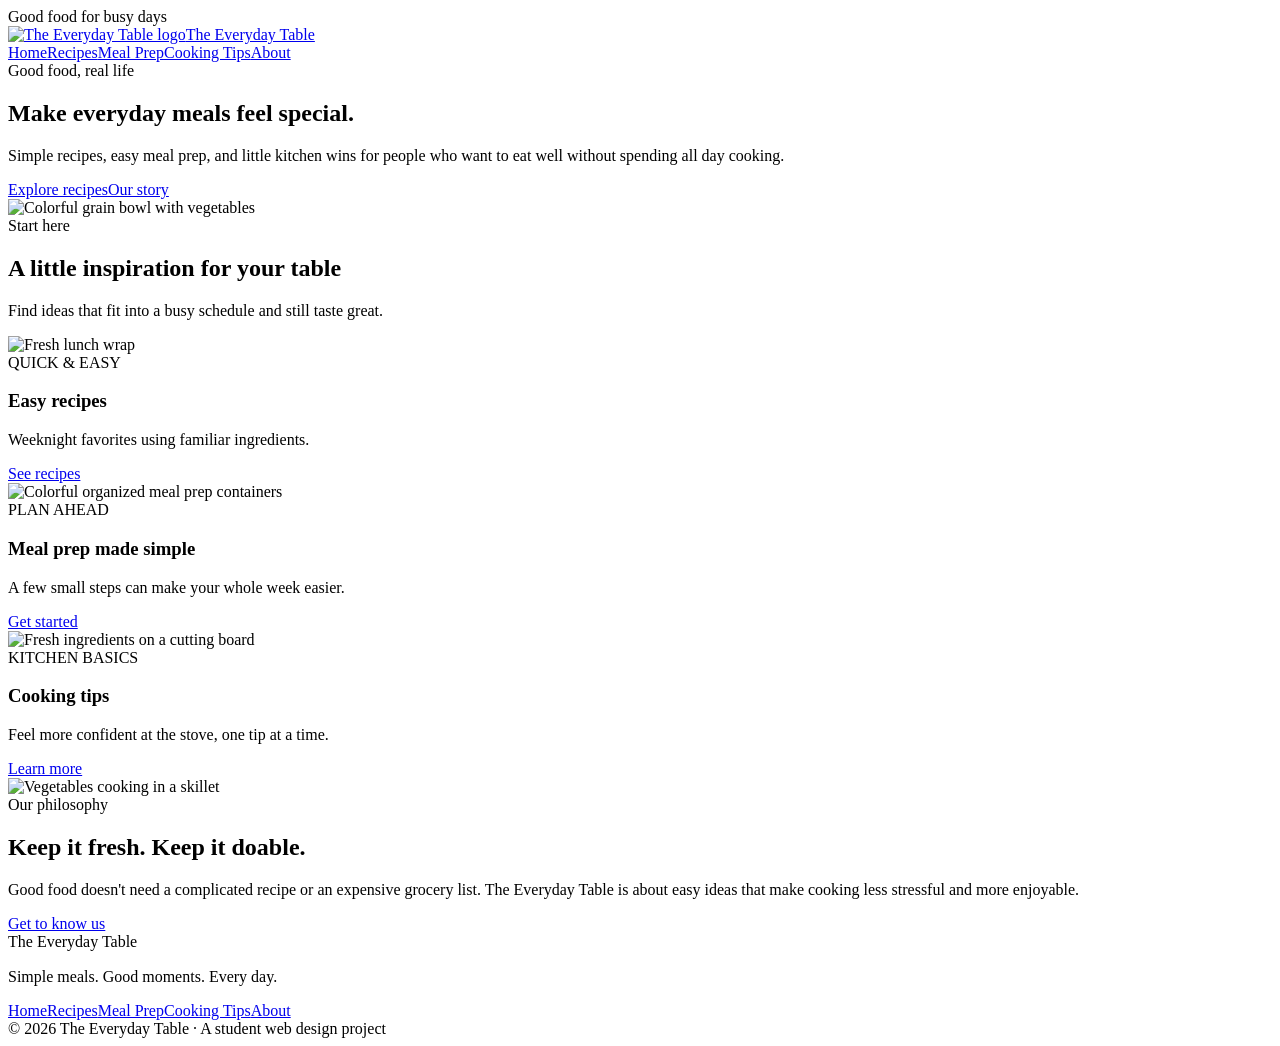
==== index.html @ 3130ec67 "Add files via upload" ====
<!doctype html><html lang="en"><head><meta charset="utf-8"><meta name="viewport" content="width=device-width, initial-scale=1"><meta name="description" content="The Everyday Table: simple recipes, meal prep ideas and approachable cooking tips."><title>Home | The Everyday Table</title><link rel="icon" type="image/svg+xml" href="assets/logo.svg"><link rel="stylesheet" href="assets/style.css"></head><body><div class="topbar">Good food for busy days</div><header class="header"><nav class="container nav" aria-label="Main navigation"><a class="brand" href="index.html"><img src="assets/logo.svg" alt="The Everyday Table logo"><span>The Everyday Table</span></a><div class="links"><a class="active" href="index.html">Home</a><a class="" href="recipes.html">Recipes</a><a class="" href="meal-prep.html">Meal Prep</a><a class="" href="tips.html">Cooking Tips</a><a class="" href="about.html">About</a></div></nav></header><main><section class="hero"><div class="container hero-grid"><div><div class="eyebrow">Good food, real life</div><h1>Make everyday meals feel special.</h1><p class="lead">Simple recipes, easy meal prep, and little kitchen wins for people who want to eat well without spending all day cooking.</p><div class="hero-actions"><a class="btn" href="recipes.html">Explore recipes</a><a class="btn outline" href="about.html">Our story</a></div></div><img class="hero-image" src="assets/bowl.svg" alt="Colorful grain bowl with vegetables"></div></section><section class="section tint"><div class="container"><div class="section-heading"><div class="eyebrow">Start here</div><h2>A little inspiration for your table</h2><p>Find ideas that fit into a busy schedule and still taste great.</p></div><div class="grid3"><article class="tile"><img src="assets/wrap.svg" alt="Fresh lunch wrap"><div class="tile-body"><span class="pill">QUICK & EASY</span><h3>Easy recipes</h3><p>Weeknight favorites using familiar ingredients.</p><a class="textlink" href="recipes.html">See recipes</a></div></article><article class="tile"><img src="assets/prep.svg" alt="Colorful organized meal prep containers"><div class="tile-body"><span class="pill">PLAN AHEAD</span><h3>Meal prep made simple</h3><p>A few small steps can make your whole week easier.</p><a class="textlink" href="meal-prep.html">Get started</a></div></article><article class="tile"><img src="assets/ingredients.svg" alt="Fresh ingredients on a cutting board"><div class="tile-body"><span class="pill">KITCHEN BASICS</span><h3>Cooking tips</h3><p>Feel more confident at the stove, one tip at a time.</p><a class="textlink" href="tips.html">Learn more</a></div></article></div></div></section><section class="section"><div class="container feature"><img src="assets/pan.svg" alt="Vegetables cooking in a skillet"><div><div class="eyebrow">Our philosophy</div><h2>Keep it fresh. Keep it doable.</h2><p>Good food doesn't need a complicated recipe or an expensive grocery list. The Everyday Table is about easy ideas that make cooking less stressful and more enjoyable.</p><a class="btn" href="about.html">Get to know us</a></div></div></section></main><footer class="footer"><div class="container"><div class="footer-grid"><div><div class="brand"><img src="assets/logo.svg" alt=""><span>The Everyday Table</span></div><p style="margin-top:17px">Simple meals. Good moments. Every day.</p></div><nav class="footer-nav" aria-label="Footer navigation"><a class="active" href="index.html">Home</a><a class="" href="recipes.html">Recipes</a><a class="" href="meal-prep.html">Meal Prep</a><a class="" href="tips.html">Cooking Tips</a><a class="" href="about.html">About</a></nav></div><div class="copyright">© 2026 The Everyday Table · A student web design project</div></div></footer></body></html>
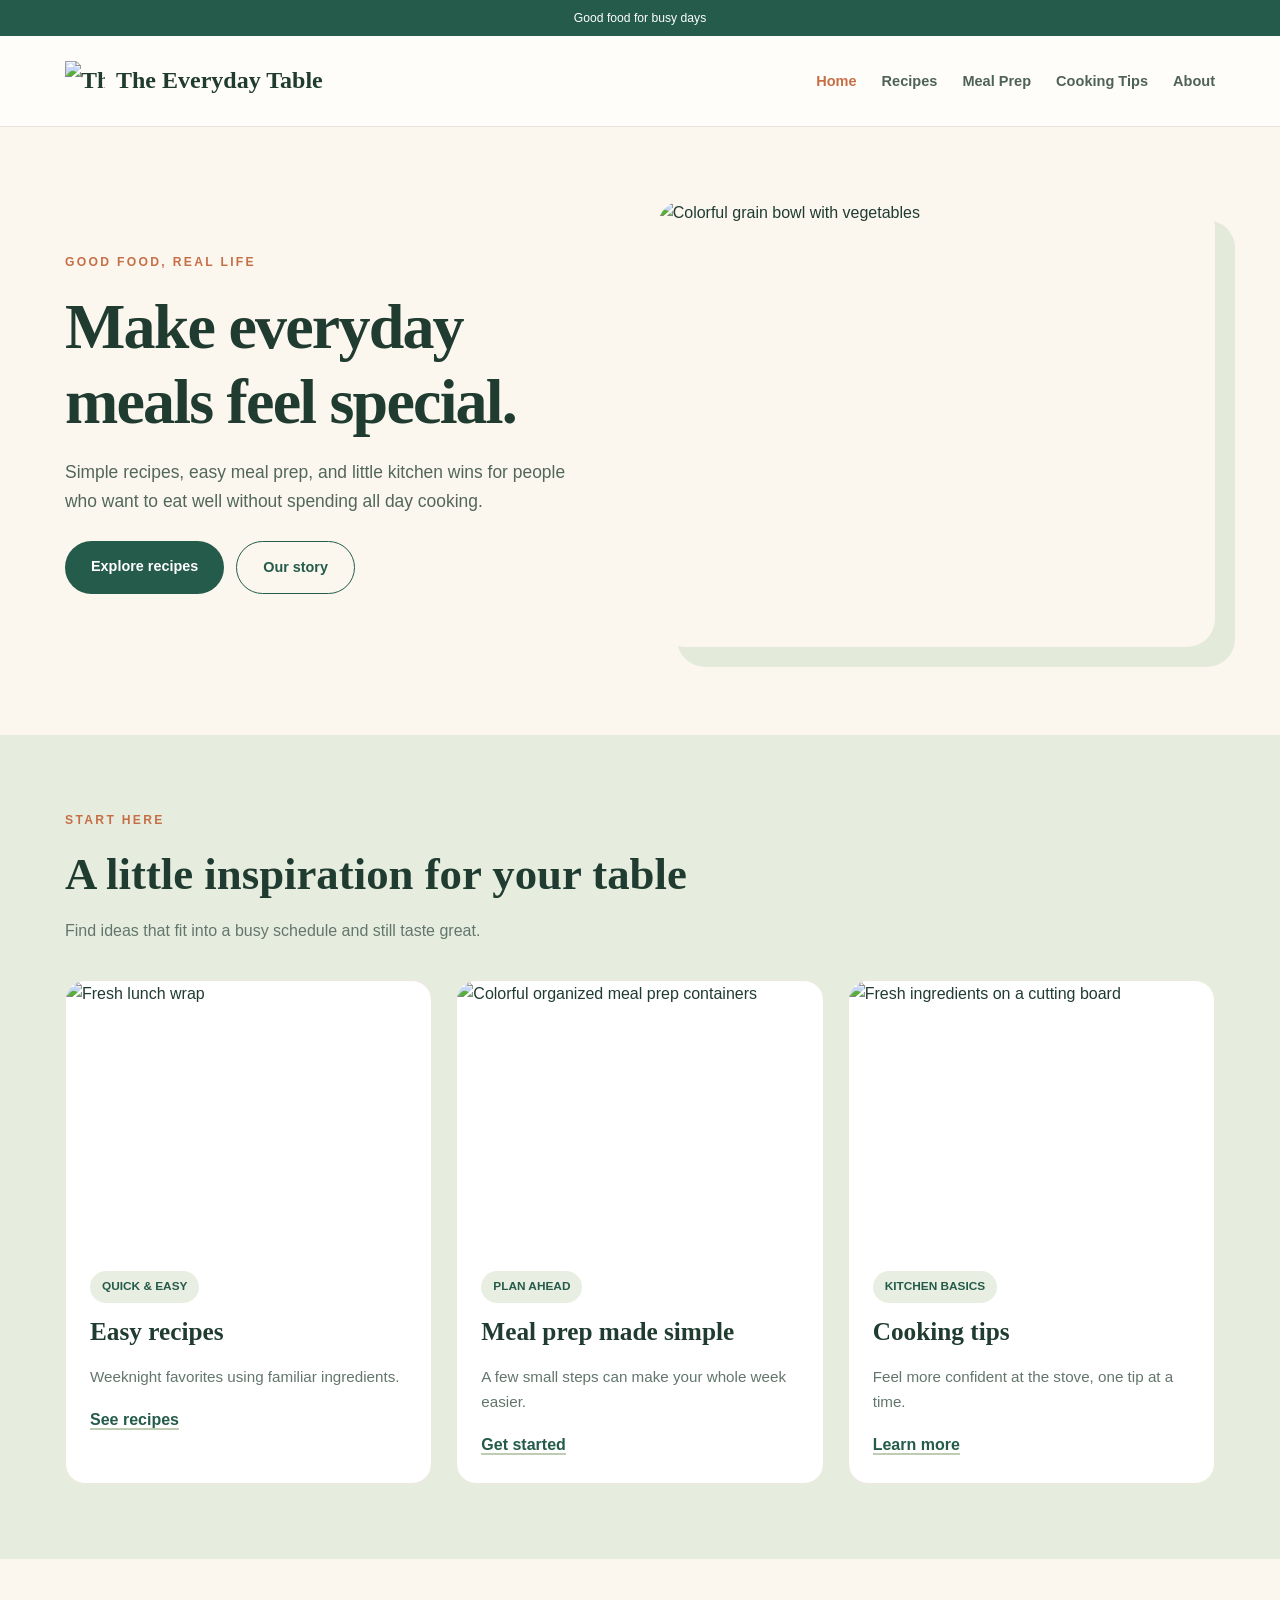
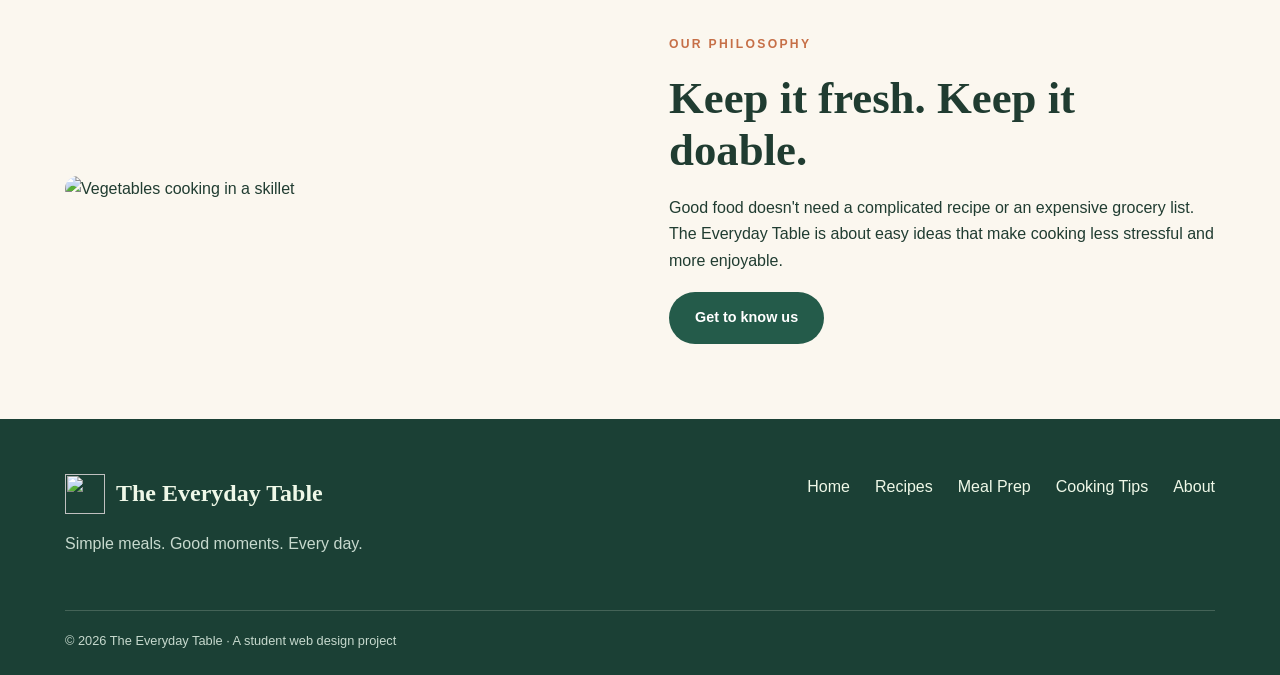
==== commit 85a314a7: "Update index.html" ====
--- a/index.html
+++ b/index.html
@@ -1 +1 @@
-<!doctype html><html lang="en"><head><meta charset="utf-8"><meta name="viewport" content="width=device-width, initial-scale=1"><meta name="description" content="The Everyday Table: simple recipes, meal prep ideas and approachable cooking tips."><title>Home | The Everyday Table</title><link rel="icon" type="image/svg+xml" href="assets/logo.svg"><link rel="stylesheet" href="assets/style.css"></head><body><div class="topbar">Good food for busy days</div><header class="header"><nav class="container nav" aria-label="Main navigation"><a class="brand" href="index.html"><img src="assets/logo.svg" alt="The Everyday Table logo"><span>The Everyday Table</span></a><div class="links"><a class="active" href="index.html">Home</a><a class="" href="recipes.html">Recipes</a><a class="" href="meal-prep.html">Meal Prep</a><a class="" href="tips.html">Cooking Tips</a><a class="" href="about.html">About</a></div></nav></header><main><section class="hero"><div class="container hero-grid"><div><div class="eyebrow">Good food, real life</div><h1>Make everyday meals feel special.</h1><p class="lead">Simple recipes, easy meal prep, and little kitchen wins for people who want to eat well without spending all day cooking.</p><div class="hero-actions"><a class="btn" href="recipes.html">Explore recipes</a><a class="btn outline" href="about.html">Our story</a></div></div><img class="hero-image" src="assets/bowl.svg" alt="Colorful grain bowl with vegetables"></div></section><section class="section tint"><div class="container"><div class="section-heading"><div class="eyebrow">Start here</div><h2>A little inspiration for your table</h2><p>Find ideas that fit into a busy schedule and still taste great.</p></div><div class="grid3"><article class="tile"><img src="assets/wrap.svg" alt="Fresh lunch wrap"><div class="tile-body"><span class="pill">QUICK & EASY</span><h3>Easy recipes</h3><p>Weeknight favorites using familiar ingredients.</p><a class="textlink" href="recipes.html">See recipes</a></div></article><article class="tile"><img src="assets/prep.svg" alt="Colorful organized meal prep containers"><div class="tile-body"><span class="pill">PLAN AHEAD</span><h3>Meal prep made simple</h3><p>A few small steps can make your whole week easier.</p><a class="textlink" href="meal-prep.html">Get started</a></div></article><article class="tile"><img src="assets/ingredients.svg" alt="Fresh ingredients on a cutting board"><div class="tile-body"><span class="pill">KITCHEN BASICS</span><h3>Cooking tips</h3><p>Feel more confident at the stove, one tip at a time.</p><a class="textlink" href="tips.html">Learn more</a></div></article></div></div></section><section class="section"><div class="container feature"><img src="assets/pan.svg" alt="Vegetables cooking in a skillet"><div><div class="eyebrow">Our philosophy</div><h2>Keep it fresh. Keep it doable.</h2><p>Good food doesn't need a complicated recipe or an expensive grocery list. The Everyday Table is about easy ideas that make cooking less stressful and more enjoyable.</p><a class="btn" href="about.html">Get to know us</a></div></div></section></main><footer class="footer"><div class="container"><div class="footer-grid"><div><div class="brand"><img src="assets/logo.svg" alt=""><span>The Everyday Table</span></div><p style="margin-top:17px">Simple meals. Good moments. Every day.</p></div><nav class="footer-nav" aria-label="Footer navigation"><a class="active" href="index.html">Home</a><a class="" href="recipes.html">Recipes</a><a class="" href="meal-prep.html">Meal Prep</a><a class="" href="tips.html">Cooking Tips</a><a class="" href="about.html">About</a></nav></div><div class="copyright">© 2026 The Everyday Table · A student web design project</div></div></footer></body></html>+<!doctype html><html lang="en"><head><meta charset="utf-8"><meta name="viewport" content="width=device-width, initial-scale=1"><meta name="description" content="The Everyday Table: simple recipes, meal prep ideas and approachable cooking tips."><title>Home | The Everyday Table</title><link rel="icon" type="image/svg+xml" href="assets/logo.svg"><link rel="stylesheet" href="style.css"></head><body><div class="topbar">Good food for busy days</div><header class="header"><nav class="container nav" aria-label="Main navigation"><a class="brand" href="index.html"><img src="assets/logo.svg" alt="The Everyday Table logo"><span>The Everyday Table</span></a><div class="links"><a class="active" href="index.html">Home</a><a class="" href="recipes.html">Recipes</a><a class="" href="meal-prep.html">Meal Prep</a><a class="" href="tips.html">Cooking Tips</a><a class="" href="about.html">About</a></div></nav></header><main><section class="hero"><div class="container hero-grid"><div><div class="eyebrow">Good food, real life</div><h1>Make everyday meals feel special.</h1><p class="lead">Simple recipes, easy meal prep, and little kitchen wins for people who want to eat well without spending all day cooking.</p><div class="hero-actions"><a class="btn" href="recipes.html">Explore recipes</a><a class="btn outline" href="about.html">Our story</a></div></div><img class="hero-image" src="assets/bowl.svg" alt="Colorful grain bowl with vegetables"></div></section><section class="section tint"><div class="container"><div class="section-heading"><div class="eyebrow">Start here</div><h2>A little inspiration for your table</h2><p>Find ideas that fit into a busy schedule and still taste great.</p></div><div class="grid3"><article class="tile"><img src="assets/wrap.svg" alt="Fresh lunch wrap"><div class="tile-body"><span class="pill">QUICK & EASY</span><h3>Easy recipes</h3><p>Weeknight favorites using familiar ingredients.</p><a class="textlink" href="recipes.html">See recipes</a></div></article><article class="tile"><img src="assets/prep.svg" alt="Colorful organized meal prep containers"><div class="tile-body"><span class="pill">PLAN AHEAD</span><h3>Meal prep made simple</h3><p>A few small steps can make your whole week easier.</p><a class="textlink" href="meal-prep.html">Get started</a></div></article><article class="tile"><img src="assets/ingredients.svg" alt="Fresh ingredients on a cutting board"><div class="tile-body"><span class="pill">KITCHEN BASICS</span><h3>Cooking tips</h3><p>Feel more confident at the stove, one tip at a time.</p><a class="textlink" href="tips.html">Learn more</a></div></article></div></div></section><section class="section"><div class="container feature"><img src="assets/pan.svg" alt="Vegetables cooking in a skillet"><div><div class="eyebrow">Our philosophy</div><h2>Keep it fresh. Keep it doable.</h2><p>Good food doesn't need a complicated recipe or an expensive grocery list. The Everyday Table is about easy ideas that make cooking less stressful and more enjoyable.</p><a class="btn" href="about.html">Get to know us</a></div></div></section></main><footer class="footer"><div class="container"><div class="footer-grid"><div><div class="brand"><img src="assets/logo.svg" alt=""><span>The Everyday Table</span></div><p style="margin-top:17px">Simple meals. Good moments. Every day.</p></div><nav class="footer-nav" aria-label="Footer navigation"><a class="active" href="index.html">Home</a><a class="" href="recipes.html">Recipes</a><a class="" href="meal-prep.html">Meal Prep</a><a class="" href="tips.html">Cooking Tips</a><a class="" href="about.html">About</a></nav></div><div class="copyright">© 2026 The Everyday Table · A student web design project</div></div></footer></body></html>
--- a/style.css
+++ b/style.css
@@ -0,0 +1 @@
+@import url('https://fonts.googleapis.com/css2?family=DM+Sans:wght@400;500;600;700&family=Playfair+Display:wght@500;600;700&display=swap');:root{--pine:#245b4a;--ink:#203c31;--cream:#fbf7ef;--sage:#e6eddf;--orange:#c66f47;--muted:#63766c}*{box-sizing:border-box}html{scroll-behavior:smooth}body{margin:0;background:var(--cream);color:var(--ink);font-family:'DM Sans',Arial,sans-serif;line-height:1.65}a{color:inherit;text-decoration:none}img{display:block;max-width:100%}h1,h2,h3{font-family:'Playfair Display',Georgia,serif;line-height:1.17;margin:0 0 18px}h1{font-size:clamp(2.8rem,5vw,5.3rem);letter-spacing:-1.8px}h2{font-size:clamp(2rem,3.5vw,3.3rem)}h3{font-size:1.58rem}p{margin:0 0 18px}.container{width:min(1150px,calc(100% - 42px));margin:auto}.topbar{background:var(--pine);color:#fff;font-size:.76rem;text-align:center;padding:8px}.header{background:#fffdf9;border-bottom:1px solid #e8e4d9}.nav{min-height:90px;display:flex;align-items:center;justify-content:space-between;gap:22px}.brand{display:flex;align-items:center;gap:11px;font-family:'Playfair Display',Georgia,serif;font-weight:700;font-size:1.5rem;white-space:nowrap}.brand img{width:40px;height:40px}.links{display:flex;gap:25px;align-items:center;flex-wrap:wrap}.links a{font-size:.91rem;font-weight:600;color:#4f6258}.links a.active,.links a:hover{color:var(--orange)}.hero{padding:73px 0 88px}.hero-grid{display:grid;grid-template-columns:1fr 1.06fr;gap:65px;align-items:center}.eyebrow{font-size:.76rem;font-weight:700;letter-spacing:2.3px;text-transform:uppercase;color:var(--orange);margin-bottom:18px}.lead{font-size:1.09rem;color:#52675a;max-width:520px}.btn{display:inline-block;border-radius:100px;background:var(--pine);color:#fff;padding:14px 26px;font-size:.9rem;font-weight:700;transition:transform .2s,background .2s}.btn:hover{background:#174032;transform:translateY(-2px)}.btn.outline{background:transparent;color:var(--pine);border:1.5px solid var(--pine)}.hero-actions{display:flex;gap:12px;flex-wrap:wrap;margin-top:25px}.hero-image{border-radius:28px;box-shadow:20px 20px 0 #e4ead9;width:100%;aspect-ratio:1.25;object-fit:cover}.section{padding:75px 0}.section.tint{background:var(--sage)}.section-heading{max-width:670px;margin-bottom:35px}.section-heading p{color:var(--muted)}.grid3{display:grid;grid-template-columns:repeat(3,1fr);gap:24px}.grid2{display:grid;grid-template-columns:repeat(2,1fr);gap:30px}.tile{background:#fff;border-radius:20px;overflow:hidden;border:1px solid #eee8dc}.tile img{width:100%;aspect-ratio:1.37;object-fit:cover}.tile-body{padding:24px}.tile-body p{color:var(--muted);font-size:.95rem}.pill{display:inline-block;padding:6px 12px;background:#e9eee2;border-radius:50px;font-size:.74rem;font-weight:700;color:var(--pine);margin-bottom:14px}.textlink{font-weight:700;color:var(--pine);border-bottom:2px solid #bfccb4}.feature{display:grid;grid-template-columns:1fr 1fr;gap:58px;align-items:center}.feature img{border-radius:24px}.feature ul{padding-left:19px;color:#52675a}.feature li{margin-bottom:12px}.page-head{padding:80px 0 42px;max-width:850px}.page-head p{max-width:660px;color:var(--muted);font-size:1.1rem}.recipe-details{padding:0 0 85px}.recipe-list{display:grid;grid-template-columns:repeat(2,1fr);gap:24px}.recipe-card{background:#fff;border:1px solid #eee7d9;border-radius:22px;overflow:hidden;display:grid;grid-template-columns:200px 1fr}.recipe-card img{height:100%;min-height:230px;object-fit:cover}.recipe-card .tile-body{padding:25px}.steps{counter-reset:step;list-style:none;padding:0;max-width:760px}.steps li{counter-increment:step;margin:0 0 20px;display:flex;gap:18px;align-items:flex-start}.steps li:before{content:counter(step);display:grid;place-items:center;flex:0 0 36px;height:36px;background:var(--pine);color:#fff;border-radius:50%;font-weight:700}.quote{background:#fff;padding:32px;border-left:5px solid var(--orange);border-radius:12px;font-family:'Playfair Display',Georgia,serif;font-size:1.45rem}.footer{background:#1b4035;color:#eff8e8;padding:55px 0 24px}.footer-grid{display:grid;grid-template-columns:1.5fr 1fr;gap:30px}.footer p{color:#c7d9ce}.footer a:hover{text-decoration:underline}.footer-nav{display:flex;gap:14px 25px;flex-wrap:wrap;align-content:start;justify-content:flex-end}.copyright{border-top:1px solid #446357;padding-top:19px;margin-top:35px;color:#c7d9ce;font-size:.8rem}.mobile-toggle{display:none}.callout{background:#e8eddf;padding:36px;border-radius:24px;margin:40px 0}.callout p{color:#52675a}strong{color:var(--ink)}@media(max-width:800px){.hero-grid,.feature,.grid2,.footer-grid{grid-template-columns:1fr;gap:27px}.grid3,.recipe-list{grid-template-columns:1fr 1fr}.hero{padding:44px 0 62px}.footer-nav{justify-content:flex-start}.nav{flex-wrap:wrap;padding:12px 0}.links{gap:12px 19px}.section{padding:55px 0}}@media(max-width:590px){.grid3,.recipe-list{grid-template-columns:1fr}.recipe-card{grid-template-columns:135px 1fr}.recipe-card img{min-height:235px}.recipe-card .tile-body{padding:16px}.brand{font-size:1.2rem}.brand img{width:34px;height:34px}.links{font-size:.8rem}.links a{font-size:.8rem}.hero-image{box-shadow:10px 10px 0 #e4ead9}}
